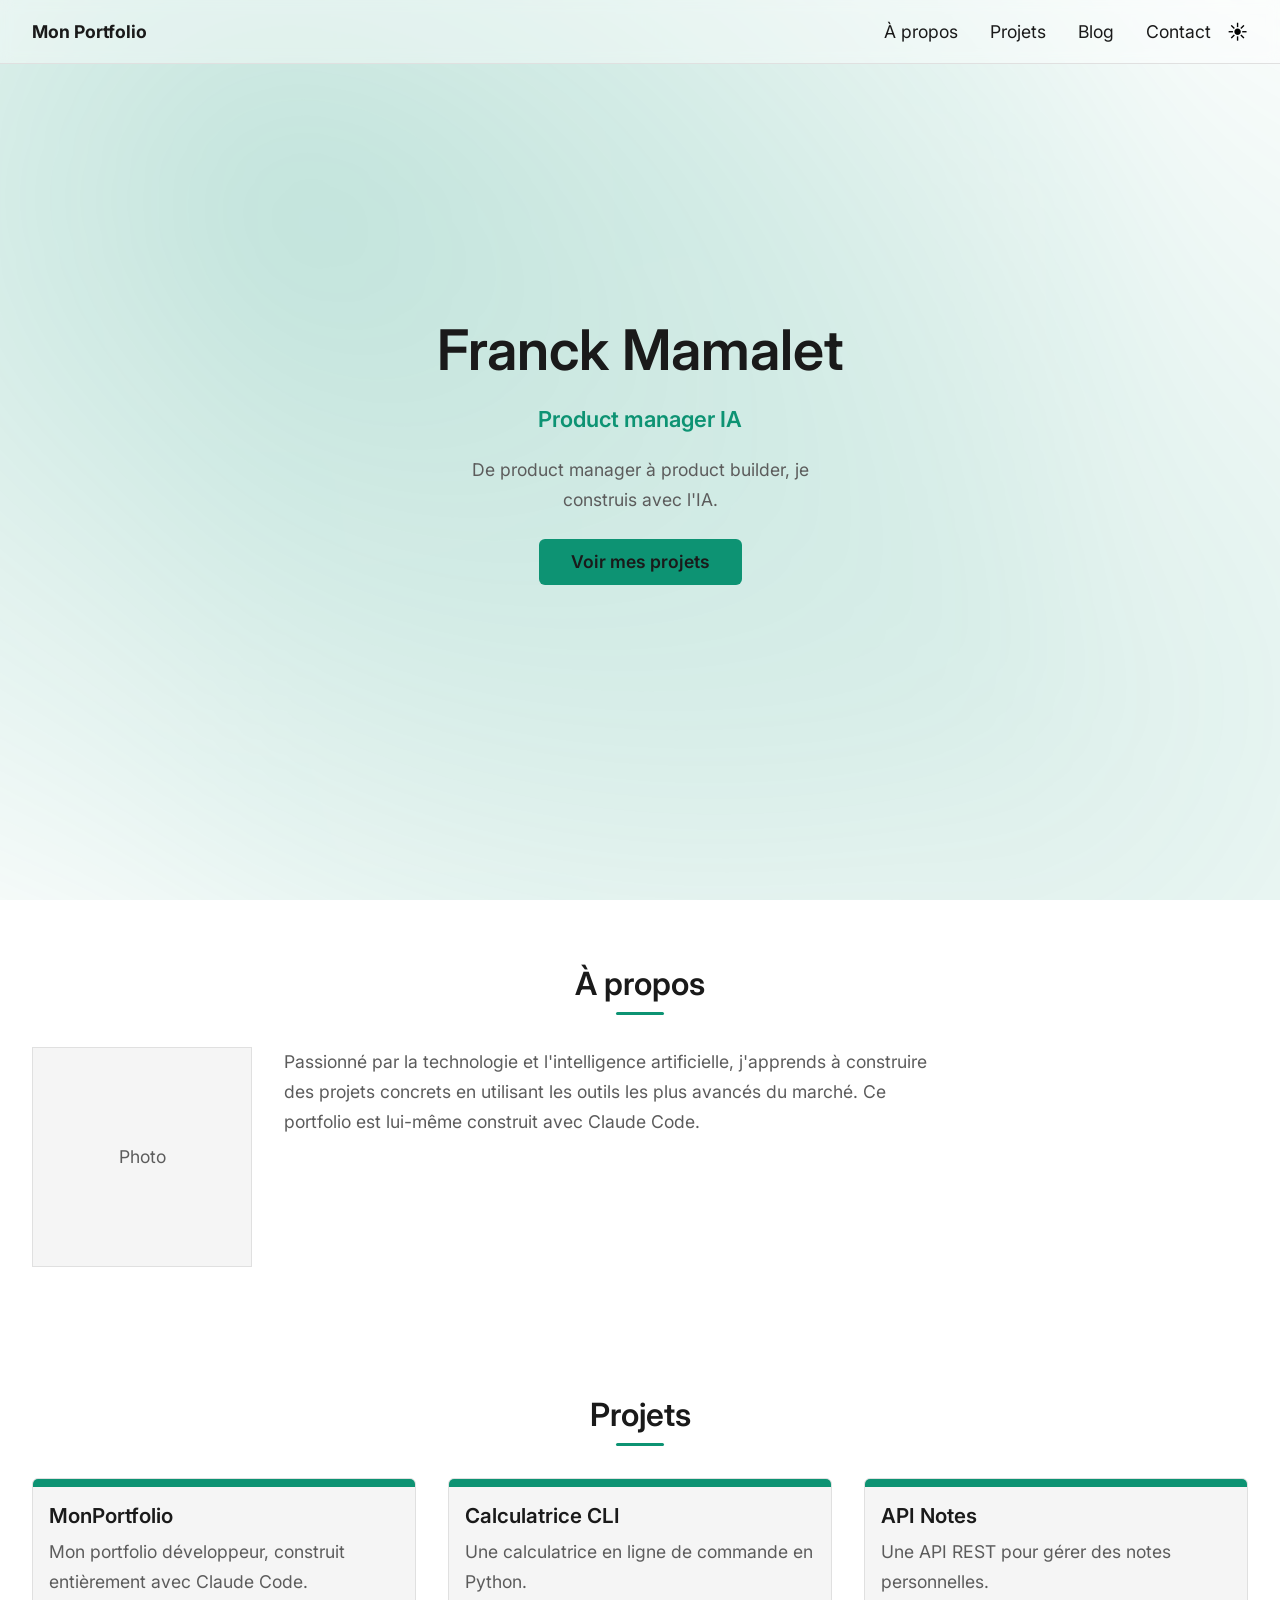
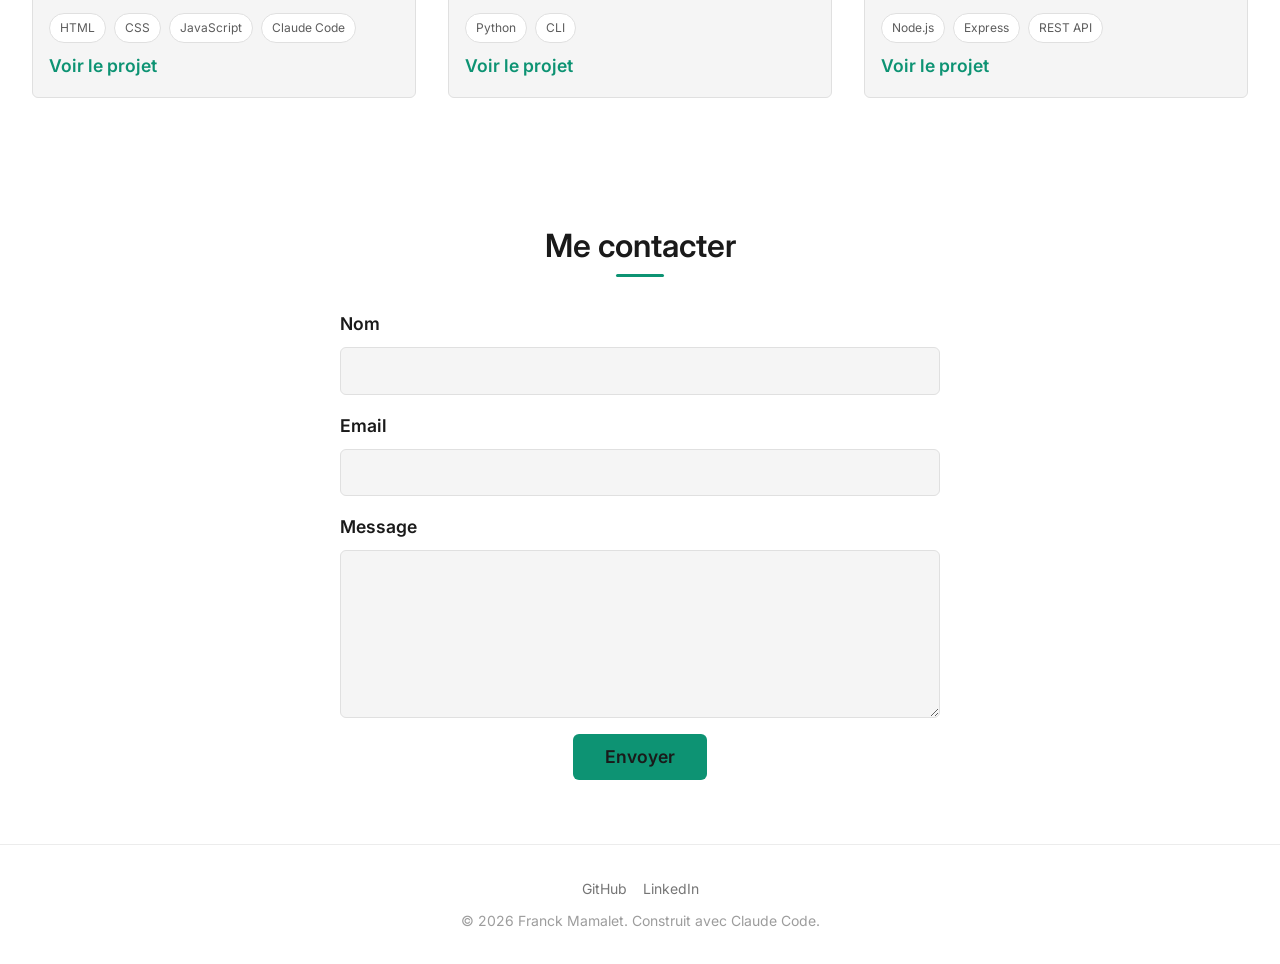
==== index.html @ fea0ae8b "premier commint" ====
<!DOCTYPE html>
<html lang="fr">
<head>
  <meta charset="UTF-8">
  <meta name="viewport" content="width=device-width, initial-scale=1.0">
  <title>Mon Portfolio</title>
  <meta name="description" content="Portfolio professionnel — projets, compétences et contact.">
  <meta property="og:type" content="website">
  <meta property="og:title" content="Mon Portfolio">
  <meta property="og:description" content="Portfolio professionnel — projets, compétences et contact.">
  <meta property="og:image" content="assets/og-image.png">
  <meta name="twitter:card" content="summary_large_image">

  <link rel="preconnect" href="https://fonts.googleapis.com">
  <link rel="preconnect" href="https://fonts.gstatic.com" crossorigin>
  <link rel="preload" as="style" href="https://fonts.googleapis.com/css2?family=Inter:wght@400;500;600;700&display=swap">
  <link href="https://fonts.googleapis.com/css2?family=Inter:wght@400;500;600;700&display=swap" rel="stylesheet" media="print" onload="this.media='all'">
  <noscript><link href="https://fonts.googleapis.com/css2?family=Inter:wght@400;500;600;700&display=swap" rel="stylesheet"></noscript>

  <style>
    /* Critical CSS: header/nav rendered avant le chargement de css/style.css */
    :root{--color-bg:#0a0a0a;--color-bg-rgb:10,10,10;--color-bg-alt:#141414;--color-text:#e0e0e0;--color-text-muted:#9a9a9a;--color-primary:#64ffda;--color-primary-rgb:100,255,218;--color-primary-hover:#8effe6;--color-primary-contrast:#0a0a0a;--color-border:#2a2a2a;--font-family-base:'Inter',system-ui,sans-serif;--font-size-base:1.1rem;--line-height-base:1.7;--spacing-sm:0.5rem;--spacing-md:1rem;--spacing-lg:2rem;--spacing-xl:4rem;--header-height:4rem}
    :root[data-theme="light"]{--color-bg:#ffffff;--color-bg-rgb:255,255,255;--color-bg-alt:#f5f5f5;--color-text:#1a1a1a;--color-text-muted:#5c5c5c;--color-primary:#0d9373;--color-primary-rgb:13,147,115;--color-primary-hover:#0b7a5f;--color-primary-contrast:#1a1a1a;--color-border:#e0e0e0}
    *,*::before,*::after{box-sizing:border-box;margin:0;padding:0}
    html{-webkit-text-size-adjust:100%;scroll-behavior:smooth}
    a{color:inherit;text-decoration:none}
    button{font:inherit;border:none;background:none;cursor:pointer}
    body{font-family:var(--font-family-base);font-size:var(--font-size-base);line-height:var(--line-height-base);background-color:var(--color-bg);color:var(--color-text)}
    .skip-link{position:absolute;top:-100%;left:1rem;z-index:300;padding:.5rem 1rem;background-color:var(--color-primary);color:var(--color-primary-contrast);border-radius:.375rem;font-weight:600}
    .skip-link:focus{top:1rem}
    .site-header{position:fixed;top:0;left:0;right:0;z-index:100;height:var(--header-height);border-bottom:1px solid var(--color-border);transition:box-shadow .3s ease}
    .site-header::before{content:"";position:absolute;inset:0;z-index:-1;background-color:rgba(var(--color-bg-rgb),.4);backdrop-filter:blur(6px);-webkit-backdrop-filter:blur(6px)}
    .nav{height:100%;display:flex;align-items:center;justify-content:space-between;padding:0 var(--spacing-lg)}
    .nav__logo{font-weight:700;z-index:200}
    .nav__right{display:flex;align-items:center;gap:var(--spacing-md)}
    .theme-toggle{font-size:1.25rem;line-height:1;z-index:200}
  </style>

  <link rel="stylesheet" href="css/style.css">
</head>
<body>
  <a href="#main" class="skip-link">Aller au contenu principal</a>
  <header class="site-header">
    <nav class="nav" aria-label="Navigation principale">
      <a href="#hero" class="nav__logo">Mon Portfolio</a>
      <div class="nav__right">
        <ul class="nav__links" id="nav-links">
          <li><a href="#about">À propos</a></li>
          <li><a href="#projects">Projets</a></li>
          <li><a href="blog.html">Blog</a></li>
          <li><a href="#contact">Contact</a></li>
        </ul>
        <button type="button" class="theme-toggle" id="theme-toggle" aria-label="Activer le mode clair">🌙</button>
        <button type="button" class="nav__toggle" aria-label="Ouvrir le menu" aria-expanded="false" aria-controls="nav-links">
          <span class="nav__toggle-bar" aria-hidden="true"></span>
          <span class="nav__toggle-bar" aria-hidden="true"></span>
          <span class="nav__toggle-bar" aria-hidden="true"></span>
        </button>
      </div>
    </nav>
  </header>

  <main id="main">
    <section id="hero" class="hero reveal">
      <h1 class="hero__title">Franck Mamalet</h1>
      <p class="hero__role">Product manager IA</p>
      <p class="hero__tagline">De product manager à product builder, je construis avec l'IA.</p>
      <a href="#projects" class="btn btn--primary hero__cta">Voir mes projets</a>
    </section>

    <section id="about" class="about reveal">
      <h2 class="section-title">À propos</h2>
      <div class="about__content">
        <!-- Remplacer par <img src="..." alt="Franck Mamalet" loading="lazy"> le jour où une vraie photo est disponible -->
        <div class="about__photo">Photo</div>
        <p class="about__text">Passionné par la technologie et l'intelligence artificielle, j'apprends à construire des projets concrets en utilisant les outils les plus avancés du marché. Ce portfolio est lui-même construit avec Claude Code.</p>
      </div>
    </section>

    <section id="projects" class="projects reveal">
      <h2 class="section-title">Projets</h2>
      <div class="projects__grid">
        <article class="project-card">
          <div class="project-card__banner"></div>
          <h3 class="project-card__title">MonPortfolio</h3>
          <p class="project-card__description">Mon portfolio développeur, construit entièrement avec Claude Code.</p>
          <ul class="project-card__tags">
            <li class="project-card__tag">HTML</li>
            <li class="project-card__tag">CSS</li>
            <li class="project-card__tag">JavaScript</li>
            <li class="project-card__tag">Claude Code</li>
          </ul>
          <a href="#" class="project-card__link" aria-label="Voir le projet : MonPortfolio">Voir le projet</a>
        </article>

        <article class="project-card">
          <div class="project-card__banner"></div>
          <h3 class="project-card__title">Calculatrice CLI</h3>
          <p class="project-card__description">Une calculatrice en ligne de commande en Python.</p>
          <ul class="project-card__tags">
            <li class="project-card__tag">Python</li>
            <li class="project-card__tag">CLI</li>
          </ul>
          <a href="#" class="project-card__link" aria-label="Voir le projet : Calculatrice CLI">Voir le projet</a>
        </article>

        <article class="project-card">
          <div class="project-card__banner"></div>
          <h3 class="project-card__title">API Notes</h3>
          <p class="project-card__description">Une API REST pour gérer des notes personnelles.</p>
          <ul class="project-card__tags">
            <li class="project-card__tag">Node.js</li>
            <li class="project-card__tag">Express</li>
            <li class="project-card__tag">REST API</li>
          </ul>
          <a href="#" class="project-card__link" aria-label="Voir le projet : API Notes">Voir le projet</a>
        </article>
      </div>
    </section>

    <section id="contact" class="contact reveal">
      <h2 class="section-title">Me contacter</h2>
      <form class="contact-form">
        <div class="contact-form__field">
          <label for="contact-name" class="contact-form__label">Nom</label>
          <input type="text" id="contact-name" name="name" class="contact-form__input">
        </div>

        <div class="contact-form__field">
          <label for="contact-email" class="contact-form__label">Email</label>
          <input type="email" id="contact-email" name="email" class="contact-form__input">
        </div>

        <div class="contact-form__field">
          <label for="contact-message" class="contact-form__label">Message</label>
          <textarea id="contact-message" name="message" class="contact-form__input contact-form__input--textarea" rows="5"></textarea>
        </div>

        <button type="button" class="btn btn--primary contact-form__submit">Envoyer</button>
      </form>
    </section>
  </main>

  <footer class="site-footer">
    <ul class="site-footer__links">
      <li><a href="#">GitHub</a></li>
      <li><a href="#">LinkedIn</a></li>
    </ul>
    <p class="site-footer__text">&copy; 2026 Franck Mamalet. Construit avec Claude Code.</p>
  </footer>

  <script src="js/main.js"></script>
</body>
</html>
---- css/style.css ----
/* ===== CSS Reset ===== */
*,
*::before,
*::after {
  box-sizing: border-box;
  margin: 0;
  padding: 0;
}

html {
  -webkit-text-size-adjust: 100%;
  scroll-behavior: smooth;
}

img,
picture,
svg {
  display: block;
  max-width: 100%;
}

ul {
  list-style: none;
}

a {
  color: inherit;
  text-decoration: none;
}

button {
  font: inherit;
  border: none;
  background: none;
  cursor: pointer;
}

/* ===== CSS Variables ===== */
:root {
  /* Colors (dark mode - default) */
  --color-bg: #0a0a0a;
  --color-bg-rgb: 10, 10, 10;
  --color-bg-alt: #141414;
  --color-text: #e0e0e0;
  --color-text-muted: #9a9a9a;
  --color-primary: #64ffda;
  --color-primary-rgb: 100, 255, 218;
  --color-primary-hover: #8effe6;
  --color-primary-contrast: #0a0a0a;
  --color-border: #2a2a2a;

  /* Typography */
  --font-family-base: 'Inter', system-ui, sans-serif;
  --font-size-base: 1.1rem;
  --line-height-base: 1.7;

  /* Spacing */
  --spacing-sm: 0.5rem;
  --spacing-md: 1rem;
  --spacing-lg: 2rem;
  --spacing-xl: 4rem;

  /* Layout */
  --header-height: 4rem;
}

:root[data-theme="light"] {
  --color-bg: #ffffff;
  --color-bg-rgb: 255, 255, 255;
  --color-bg-alt: #f5f5f5;
  --color-text: #1a1a1a;
  --color-text-muted: #5c5c5c;
  --color-primary: #0d9373;
  --color-primary-rgb: 13, 147, 115;
  --color-primary-hover: #0b7a5f;
  --color-primary-contrast: #1a1a1a;
  --color-border: #e0e0e0;
}

/* ===== Base ===== */
body {
  font-family: var(--font-family-base);
  font-size: var(--font-size-base);
  line-height: var(--line-height-base);
  background-color: var(--color-bg);
  color: var(--color-text);
}

*,
*::before,
*::after {
  transition: background-color 0.3s ease, color 0.3s ease, border-color 0.3s ease;
}

h1,
h2,
h3 {
  font-weight: 600;
  line-height: 1.25;
}

p {
  color: var(--color-text-muted);
}

/* ===== Skip link ===== */
.skip-link {
  position: absolute;
  top: -100%;
  left: var(--spacing-md);
  z-index: 300;
  padding: var(--spacing-sm) var(--spacing-md);
  background-color: var(--color-primary);
  color: var(--color-primary-contrast);
  border-radius: 0.375rem;
  font-weight: 600;
  transition: top 0.2s ease;
}

.skip-link:focus {
  top: var(--spacing-md);
}

/* ===== Header & Nav ===== */
.site-header {
  position: fixed;
  top: 0;
  left: 0;
  right: 0;
  z-index: 100;
  height: var(--header-height);
  border-bottom: 1px solid var(--color-border);
  transition: box-shadow 0.3s ease;
}

.site-header::before {
  content: "";
  position: absolute;
  inset: 0;
  z-index: -1;
  background-color: rgba(var(--color-bg-rgb), 0.4);
  backdrop-filter: blur(6px);
  -webkit-backdrop-filter: blur(6px);
  transition: background-color 0.3s ease, backdrop-filter 0.3s ease;
}

.site-header--scrolled {
  box-shadow: 0 4px 20px rgba(0, 0, 0, 0.3);
}

.site-header--scrolled::before {
  background-color: rgba(var(--color-bg-rgb), 0.85);
  backdrop-filter: blur(12px);
  -webkit-backdrop-filter: blur(12px);
}

.nav {
  height: 100%;
  display: flex;
  align-items: center;
  justify-content: space-between;
  padding: 0 var(--spacing-lg);
}

.nav__logo {
  font-weight: 700;
  z-index: 200;
}

.nav__right {
  display: flex;
  align-items: center;
  gap: var(--spacing-md);
}

.theme-toggle {
  font-size: 1.25rem;
  line-height: 1;
  z-index: 200;
}

.nav__toggle {
  display: flex;
  flex-direction: column;
  justify-content: center;
  gap: 5px;
  width: 24px;
  height: 24px;
  z-index: 200;
}

.nav__toggle-bar {
  width: 100%;
  height: 2px;
  background-color: var(--color-text);
  transition: transform 0.2s ease, opacity 0.2s ease, background-color 0.3s ease;
}

.nav__toggle--active .nav__toggle-bar:nth-child(1) {
  transform: translateY(7px) rotate(45deg);
}

.nav__toggle--active .nav__toggle-bar:nth-child(2) {
  opacity: 0;
}

.nav__toggle--active .nav__toggle-bar:nth-child(3) {
  transform: translateY(-7px) rotate(-45deg);
}

.nav__links {
  position: fixed;
  inset: 0;
  display: flex;
  flex-direction: column;
  align-items: center;
  justify-content: center;
  gap: var(--spacing-lg);
  background-color: var(--color-bg);
  font-size: 1.5rem;
  transform: translateX(100%);
  transition: transform 0.3s ease;
  z-index: 150;
}

.nav__links--open {
  transform: translateX(0);
}

/* ===== Hero ===== */
.hero {
  position: relative;
  overflow: hidden;
  min-height: 100vh;
  display: flex;
  flex-direction: column;
  align-items: center;
  justify-content: center;
  gap: var(--spacing-md);
  padding: var(--spacing-lg);
  text-align: center;
}

.hero::before {
  content: "";
  position: absolute;
  inset: -20%;
  z-index: -1;
  background:
    radial-gradient(circle at 30% 30%, rgba(var(--color-primary-rgb), 0.25), transparent 60%),
    radial-gradient(circle at 70% 70%, rgba(var(--color-primary-rgb), 0.15), transparent 60%);
  filter: blur(60px);
  transition: background 0.3s ease;
  animation: hero-glow 12s ease-in-out infinite alternate;
}

@keyframes hero-glow {
  from {
    transform: translate(0, 0) scale(1);
  }
  to {
    transform: translate(5%, -5%) scale(1.1);
  }
}

@media (prefers-reduced-motion: reduce) {
  .hero::before {
    animation: none;
  }
}

.hero__title {
  font-size: clamp(2rem, 1rem + 5vw, 3.5rem);
}

.hero__role {
  font-size: 1.125rem;
  color: var(--color-primary);
  font-weight: 600;
}

.hero__tagline {
  max-width: 32ch;
}

.hero__cta {
  margin-top: var(--spacing-sm);
}

/* ===== Sections ===== */
.section-title {
  font-size: clamp(1.5rem, 1rem + 3vw, 2rem);
  text-align: center;
}

.section-title::after {
  content: "";
  display: block;
  width: 48px;
  height: 3px;
  margin: var(--spacing-sm) auto 0;
  background-color: var(--color-primary);
  border-radius: 999px;
}

#about,
#projects,
#contact {
  scroll-margin-top: var(--header-height);
}

/* ===== About ===== */
.about {
  padding: var(--spacing-xl) var(--spacing-lg);
}

.about__content {
  display: flex;
  flex-direction: column;
  align-items: center;
  gap: var(--spacing-lg);
  margin-top: var(--spacing-lg);
}

.about__photo {
  display: flex;
  align-items: center;
  justify-content: center;
  width: 100%;
  max-width: 220px;
  aspect-ratio: 1 / 1;
  border: 1px solid var(--color-border);
  background-color: var(--color-bg-alt);
  color: var(--color-text-muted);
  flex-shrink: 0;
}

.about__text {
  max-width: 60ch;
}

/* ===== Projects ===== */
.projects {
  padding: var(--spacing-xl) var(--spacing-lg);
}

.projects__grid {
  display: grid;
  grid-template-columns: 1fr;
  gap: var(--spacing-lg);
  margin-top: var(--spacing-lg);
}

.project-card {
  display: flex;
  flex-direction: column;
  background-color: var(--color-bg-alt);
  border: 1px solid var(--color-border);
  border-radius: 0.375rem;
  overflow: hidden;
  transition: transform 0.3s ease, box-shadow 0.3s ease, background-color 0.3s ease, border-color 0.3s ease;
}

.project-card:hover {
  transform: translateY(-4px);
  box-shadow: 0 12px 24px rgba(0, 0, 0, 0.4);
}

.project-card__banner {
  height: 0.5rem;
  background-color: var(--color-primary);
}

.project-card__title {
  margin: var(--spacing-md) var(--spacing-md) 0;
}

.project-card__description {
  margin: var(--spacing-sm) var(--spacing-md) 0;
}

.project-card__tags {
  display: flex;
  flex-wrap: wrap;
  gap: var(--spacing-sm);
  margin: var(--spacing-md) var(--spacing-md) 0;
}

.project-card__tag {
  font-size: 0.75rem;
  padding: 0.25rem 0.625rem;
  border-radius: 999px;
  background-color: var(--color-bg);
  border: 1px solid var(--color-border);
  color: var(--color-text-muted);
}

.project-card__link {
  margin: var(--spacing-md);
  margin-top: auto;
  padding-top: var(--spacing-sm);
  color: var(--color-primary);
  font-weight: 600;
}

.project-card__link:hover {
  color: var(--color-primary-hover);
}

/* ===== Contact ===== */
.contact {
  padding: var(--spacing-xl) var(--spacing-lg);
}

.contact-form {
  display: flex;
  flex-direction: column;
  gap: var(--spacing-md);
  max-width: 600px;
  margin: var(--spacing-lg) auto 0;
}

.contact-form__field {
  display: flex;
  flex-direction: column;
  gap: var(--spacing-sm);
}

.contact-form__label {
  font-weight: 600;
}

.contact-form__input {
  padding: var(--spacing-sm) var(--spacing-md);
  border-radius: 0.375rem;
  border: 1px solid var(--color-border);
  background-color: var(--color-bg-alt);
  color: var(--color-text);
  font: inherit;
}

.contact-form__input:focus {
  outline: none;
  border-color: var(--color-primary);
}

.contact-form__input--textarea {
  resize: vertical;
}

.contact-form__submit {
  align-self: center;
}

/* ===== Blog ===== */
.blog-section {
  padding: var(--spacing-xl) var(--spacing-lg);
  max-width: 900px;
  margin: 0 auto;
}

.blog-card-grid {
  display: grid;
  grid-template-columns: 1fr;
  gap: var(--spacing-lg);
  margin-top: var(--spacing-lg);
}

.blog-card {
  display: flex;
  flex-direction: column;
  padding: var(--spacing-md);
  background-color: var(--color-bg-alt);
  border: 1px solid var(--color-border);
  border-top: 3px solid var(--color-primary);
  border-radius: 0.375rem;
  transition: transform 0.3s ease, box-shadow 0.3s ease, background-color 0.3s ease, border-color 0.3s ease;
}

.blog-card:hover {
  transform: translateY(-4px);
  box-shadow: 0 12px 24px rgba(0, 0, 0, 0.4);
}

.blog-card__date {
  font-size: 0.875rem;
  margin-top: var(--spacing-sm);
}

.blog-card__excerpt {
  margin-top: var(--spacing-sm);
}

.blog-card__link {
  margin-top: var(--spacing-md);
  color: var(--color-primary);
  font-weight: 600;
}

.blog-card__link:hover {
  color: var(--color-primary-hover);
}

.blog-post__back {
  display: inline-block;
  margin-bottom: var(--spacing-lg);
  color: var(--color-primary);
  font-weight: 600;
}

.blog-post__back:hover {
  color: var(--color-primary-hover);
}

.blog-post__date {
  margin-bottom: var(--spacing-lg);
  font-size: 0.875rem;
}

.blog-post__body p + p {
  margin-top: var(--spacing-md);
}

.blog-not-found {
  text-align: center;
}

.blog-not-found a {
  color: var(--color-primary);
  font-weight: 600;
}

/* ===== Footer ===== */
.site-footer {
  border-top: 1px solid var(--color-border);
  padding: var(--spacing-lg);
  text-align: center;
  font-size: 0.875rem;
  opacity: 0.6;
}

.site-footer__links {
  display: flex;
  justify-content: center;
  gap: var(--spacing-md);
  margin-bottom: var(--spacing-sm);
}

/* ===== Buttons ===== */
.btn {
  display: inline-block;
  padding: var(--spacing-sm) var(--spacing-lg);
  border-radius: 0.375rem;
  font-weight: 600;
  text-align: center;
  transition: background-color 0.2s ease, color 0.2s ease;
}

.btn--primary {
  background-color: var(--color-primary);
  color: var(--color-primary-contrast);
}

.btn--primary:hover {
  background-color: var(--color-primary-hover);
}

.btn--secondary {
  background-color: transparent;
  color: var(--color-text);
  border: 1px solid var(--color-border);
}

.btn--secondary:hover {
  border-color: var(--color-primary);
  color: var(--color-primary);
}

@media (min-width: 640px) {
  .hero__role {
    font-size: 1.375rem;
  }

  .about__content {
    flex-direction: row;
    align-items: flex-start;
    text-align: left;
  }

  .projects__grid {
    grid-template-columns: repeat(2, 1fr);
  }

  .blog-card-grid {
    grid-template-columns: repeat(2, 1fr);
  }

  .nav__toggle {
    display: none;
  }

  .nav__links {
    position: static;
    inset: auto;
    flex-direction: row;
    background-color: transparent;
    font-size: var(--font-size-base);
    transform: none;
    gap: var(--spacing-lg);
  }
}

@media (min-width: 1024px) {
  .projects__grid {
    grid-template-columns: repeat(3, 1fr);
  }

  .blog-card-grid {
    grid-template-columns: repeat(3, 1fr);
  }
}

/* ===== Reveal animation ===== */
.reveal {
  opacity: 0;
  transform: translateY(20px);
  transition: opacity 0.6s ease-out, transform 0.6s ease-out;
}

.reveal--visible {
  opacity: 1;
  transform: none;
}

@media (prefers-reduced-motion: reduce) {
  .reveal {
    opacity: 1;
    transform: none;
    transition: none;
  }
}
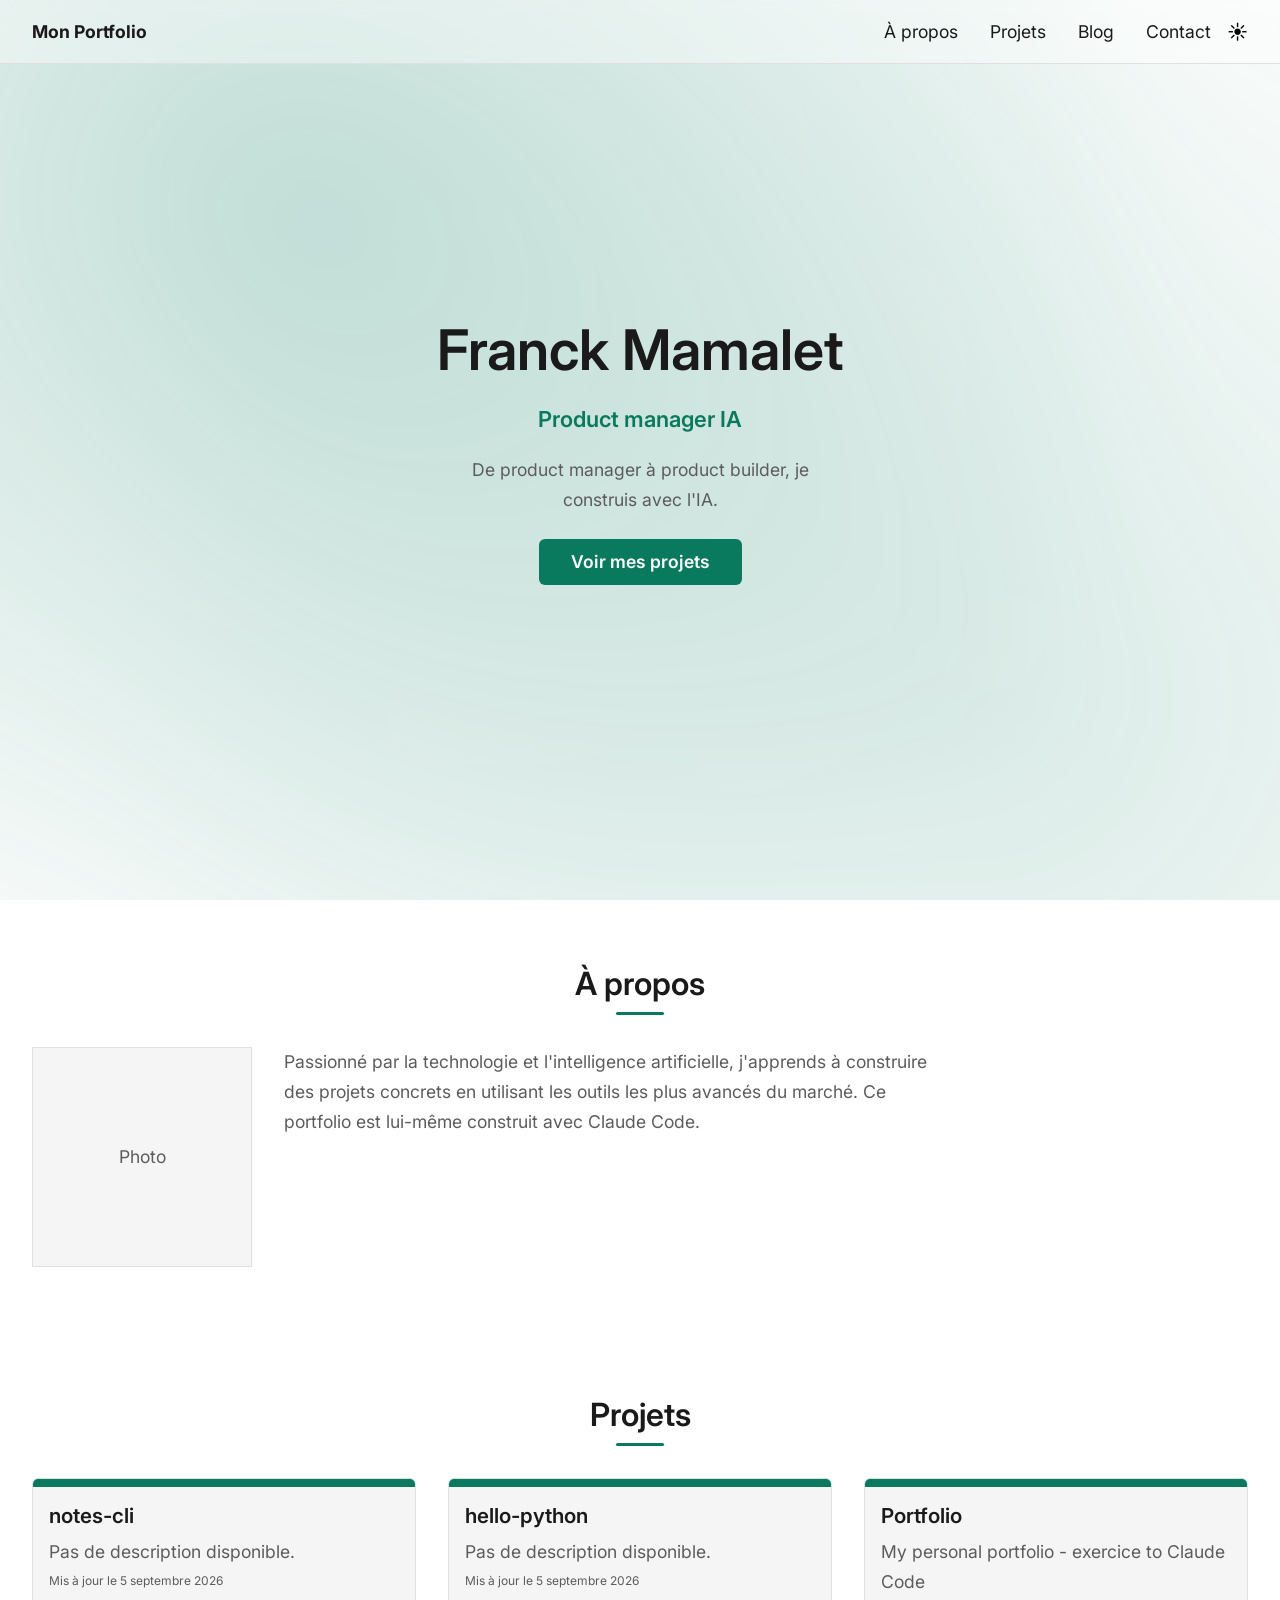
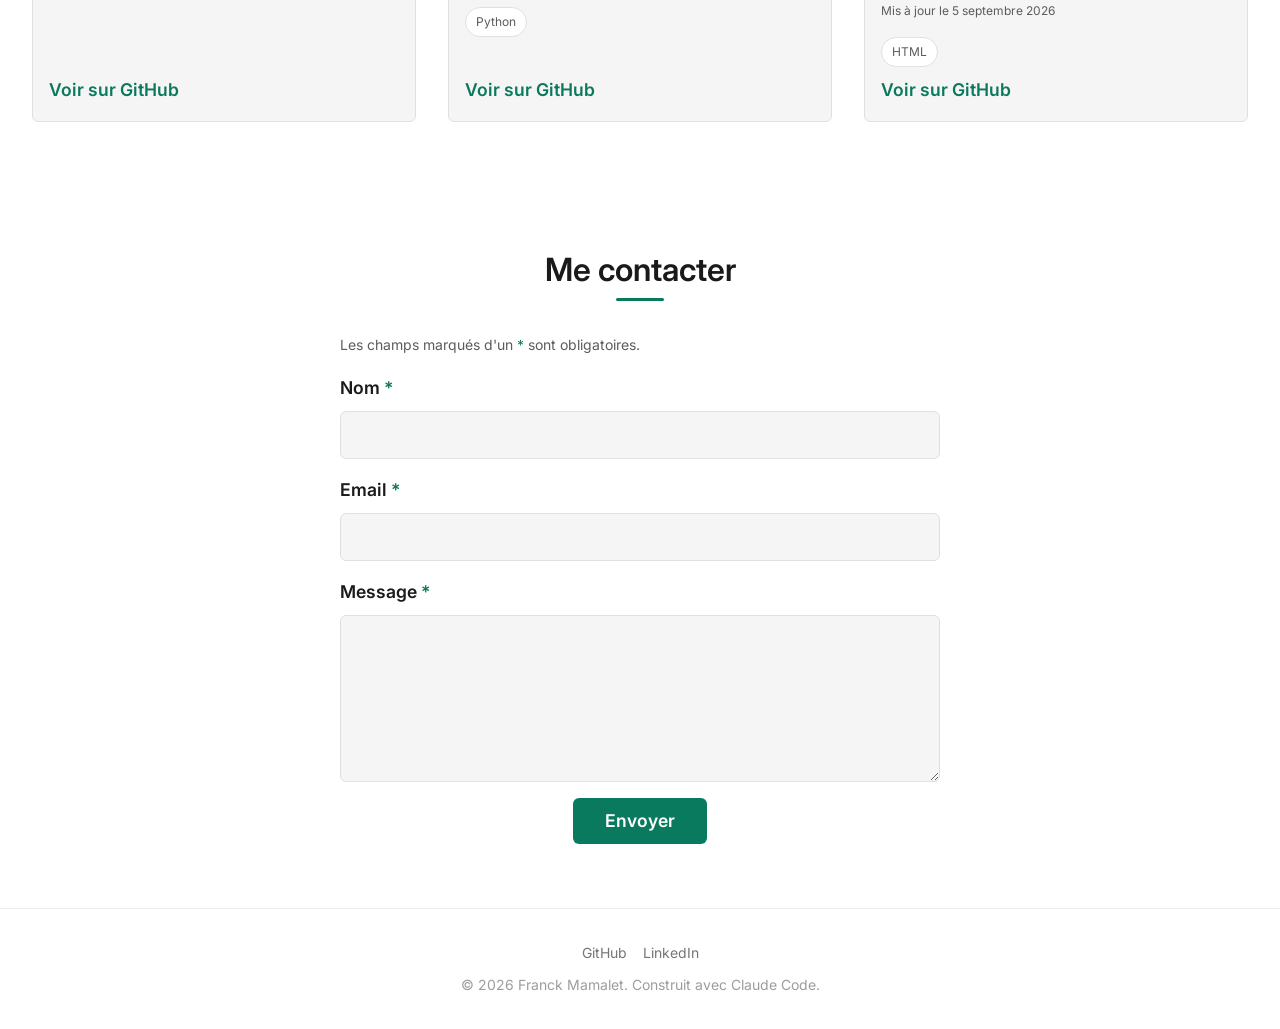
==== commit dae68be4: "Complète le .gitignore et intègre les fragments partagés, l'accessibilité et les données de projets " ====
--- a/index.html
+++ b/index.html
@@ -8,8 +8,11 @@
   <meta property="og:type" content="website">
   <meta property="og:title" content="Mon Portfolio">
   <meta property="og:description" content="Portfolio professionnel — projets, compétences et contact.">
-  <meta property="og:image" content="assets/og-image.png">
-  <meta name="twitter:card" content="summary_large_image">
+  <meta name="twitter:card" content="summary">
+
+  <!-- sync:start favicon -->
+  <link rel="icon" href="data:image/svg+xml,<svg xmlns=%22http://www.w3.org/2000/svg%22 viewBox=%220 0 100 100%22><rect width=%22100%22 height=%22100%22 rx=%2220%22 fill=%22%230a0a0a%22/><text x=%2250%22 y=%2268%22 font-size=%2260%22 font-family=%22sans-serif%22 font-weight=%22700%22 fill=%22%2364ffda%22 text-anchor=%22middle%22>M</text></svg>">
+  <!-- sync:end favicon -->
 
   <link rel="preconnect" href="https://fonts.googleapis.com">
   <link rel="preconnect" href="https://fonts.gstatic.com" crossorigin>
@@ -17,10 +20,11 @@
   <link href="https://fonts.googleapis.com/css2?family=Inter:wght@400;500;600;700&display=swap" rel="stylesheet" media="print" onload="this.media='all'">
   <noscript><link href="https://fonts.googleapis.com/css2?family=Inter:wght@400;500;600;700&display=swap" rel="stylesheet"></noscript>
 
+  <!-- sync:start critical-css -->
   <style>
     /* Critical CSS: header/nav rendered avant le chargement de css/style.css */
     :root{--color-bg:#0a0a0a;--color-bg-rgb:10,10,10;--color-bg-alt:#141414;--color-text:#e0e0e0;--color-text-muted:#9a9a9a;--color-primary:#64ffda;--color-primary-rgb:100,255,218;--color-primary-hover:#8effe6;--color-primary-contrast:#0a0a0a;--color-border:#2a2a2a;--font-family-base:'Inter',system-ui,sans-serif;--font-size-base:1.1rem;--line-height-base:1.7;--spacing-sm:0.5rem;--spacing-md:1rem;--spacing-lg:2rem;--spacing-xl:4rem;--header-height:4rem}
-    :root[data-theme="light"]{--color-bg:#ffffff;--color-bg-rgb:255,255,255;--color-bg-alt:#f5f5f5;--color-text:#1a1a1a;--color-text-muted:#5c5c5c;--color-primary:#0d9373;--color-primary-rgb:13,147,115;--color-primary-hover:#0b7a5f;--color-primary-contrast:#1a1a1a;--color-border:#e0e0e0}
+    :root[data-theme="light"]{--color-bg:#ffffff;--color-bg-rgb:255,255,255;--color-bg-alt:#f5f5f5;--color-text:#1a1a1a;--color-text-muted:#5c5c5c;--color-primary:#0a7a5e;--color-primary-rgb:10,122,94;--color-primary-hover:#07614a;--color-primary-contrast:#ffffff;--color-border:#e0e0e0}
     *,*::before,*::after{box-sizing:border-box;margin:0;padding:0}
     html{-webkit-text-size-adjust:100%;scroll-behavior:smooth}
     a{color:inherit;text-decoration:none}
@@ -35,20 +39,26 @@
     .nav__right{display:flex;align-items:center;gap:var(--spacing-md)}
     .theme-toggle{font-size:1.25rem;line-height:1;z-index:200}
   </style>
+  <!-- sync:end critical-css -->
 
+  <!-- sync:start stylesheet-link -->
   <link rel="stylesheet" href="css/style.css">
+  <!-- sync:end stylesheet-link -->
 </head>
 <body>
+  <!-- sync:start skip-link -->
   <a href="#main" class="skip-link">Aller au contenu principal</a>
+  <!-- sync:end skip-link -->
+  <!-- sync:start header -->
   <header class="site-header">
     <nav class="nav" aria-label="Navigation principale">
-      <a href="#hero" class="nav__logo">Mon Portfolio</a>
+      <a href="index.html#hero" class="nav__logo">Mon Portfolio</a>
       <div class="nav__right">
-        <ul class="nav__links" id="nav-links">
-          <li><a href="#about">À propos</a></li>
-          <li><a href="#projects">Projets</a></li>
+        <ul class="nav__links" id="nav-links" role="list" inert>
+          <li><a href="index.html#about">À propos</a></li>
+          <li><a href="index.html#projects">Projets</a></li>
           <li><a href="blog.html">Blog</a></li>
-          <li><a href="#contact">Contact</a></li>
+          <li><a href="index.html#contact">Contact</a></li>
         </ul>
         <button type="button" class="theme-toggle" id="theme-toggle" aria-label="Activer le mode clair">🌙</button>
         <button type="button" class="nav__toggle" aria-label="Ouvrir le menu" aria-expanded="false" aria-controls="nav-links">
@@ -59,6 +69,7 @@
       </div>
     </nav>
   </header>
+  <!-- sync:end header -->
 
   <main id="main">
     <section id="hero" class="hero reveal">
@@ -71,7 +82,7 @@
     <section id="about" class="about reveal">
       <h2 class="section-title">À propos</h2>
       <div class="about__content">
-        <!-- Remplacer par <img src="..." alt="Franck Mamalet" loading="lazy"> le jour où une vraie photo est disponible -->
+        <!-- Replace with <img src="..." alt="Franck Mamalet" loading="lazy"> once a real photo is available -->
         <div class="about__photo">Photo</div>
         <p class="about__text">Passionné par la technologie et l'intelligence artificielle, j'apprends à construire des projets concrets en utilisant les outils les plus avancés du marché. Ce portfolio est lui-même construit avec Claude Code.</p>
       </div>
@@ -79,76 +90,49 @@
 
     <section id="projects" class="projects reveal">
       <h2 class="section-title">Projets</h2>
-      <div class="projects__grid">
-        <article class="project-card">
-          <div class="project-card__banner"></div>
-          <h3 class="project-card__title">MonPortfolio</h3>
-          <p class="project-card__description">Mon portfolio développeur, construit entièrement avec Claude Code.</p>
-          <ul class="project-card__tags">
-            <li class="project-card__tag">HTML</li>
-            <li class="project-card__tag">CSS</li>
-            <li class="project-card__tag">JavaScript</li>
-            <li class="project-card__tag">Claude Code</li>
-          </ul>
-          <a href="#" class="project-card__link" aria-label="Voir le projet : MonPortfolio">Voir le projet</a>
-        </article>
-
-        <article class="project-card">
-          <div class="project-card__banner"></div>
-          <h3 class="project-card__title">Calculatrice CLI</h3>
-          <p class="project-card__description">Une calculatrice en ligne de commande en Python.</p>
-          <ul class="project-card__tags">
-            <li class="project-card__tag">Python</li>
-            <li class="project-card__tag">CLI</li>
-          </ul>
-          <a href="#" class="project-card__link" aria-label="Voir le projet : Calculatrice CLI">Voir le projet</a>
-        </article>
-
-        <article class="project-card">
-          <div class="project-card__banner"></div>
-          <h3 class="project-card__title">API Notes</h3>
-          <p class="project-card__description">Une API REST pour gérer des notes personnelles.</p>
-          <ul class="project-card__tags">
-            <li class="project-card__tag">Node.js</li>
-            <li class="project-card__tag">Express</li>
-            <li class="project-card__tag">REST API</li>
-          </ul>
-          <a href="#" class="project-card__link" aria-label="Voir le projet : API Notes">Voir le projet</a>
-        </article>
+      <div class="projects__grid" aria-live="polite">
+        <p class="projects__status">Chargement des projets…</p>
       </div>
     </section>
 
     <section id="contact" class="contact reveal">
       <h2 class="section-title">Me contacter</h2>
-      <form class="contact-form">
+      <form class="contact-form" novalidate>
+        <p class="contact-form__hint">Les champs marqués d'un <span class="contact-form__required" aria-hidden="true">*</span> sont obligatoires.</p>
+
         <div class="contact-form__field">
-          <label for="contact-name" class="contact-form__label">Nom</label>
-          <input type="text" id="contact-name" name="name" class="contact-form__input">
+          <label for="contact-name" class="contact-form__label">Nom <span class="contact-form__required" aria-hidden="true">*</span></label>
+          <input type="text" id="contact-name" name="name" class="contact-form__input" required aria-required="true">
         </div>
 
         <div class="contact-form__field">
-          <label for="contact-email" class="contact-form__label">Email</label>
-          <input type="email" id="contact-email" name="email" class="contact-form__input">
+          <label for="contact-email" class="contact-form__label">Email <span class="contact-form__required" aria-hidden="true">*</span></label>
+          <input type="email" id="contact-email" name="email" class="contact-form__input" required aria-required="true">
         </div>
 
         <div class="contact-form__field">
-          <label for="contact-message" class="contact-form__label">Message</label>
-          <textarea id="contact-message" name="message" class="contact-form__input contact-form__input--textarea" rows="5"></textarea>
+          <label for="contact-message" class="contact-form__label">Message <span class="contact-form__required" aria-hidden="true">*</span></label>
+          <textarea id="contact-message" name="message" class="contact-form__input contact-form__input--textarea" rows="5" required aria-required="true"></textarea>
         </div>
 
-        <button type="button" class="btn btn--primary contact-form__submit">Envoyer</button>
+        <button type="submit" class="btn btn--primary contact-form__submit">Envoyer</button>
+        <p class="contact-form__status" role="status" aria-live="polite"></p>
       </form>
     </section>
   </main>
 
+  <!-- sync:start footer -->
   <footer class="site-footer">
-    <ul class="site-footer__links">
-      <li><a href="#">GitHub</a></li>
-      <li><a href="#">LinkedIn</a></li>
+    <ul class="site-footer__links" role="list">
+      <li><a href="https://github.com/FranckyMa" target="_blank" rel="noopener">GitHub<span class="sr-only"> (nouvel onglet)</span></a></li>
+      <li><a href="https://www.linkedin.com/in/franck-mamalet/" target="_blank" rel="noopener">LinkedIn<span class="sr-only"> (nouvel onglet)</span></a></li>
     </ul>
     <p class="site-footer__text">&copy; 2026 Franck Mamalet. Construit avec Claude Code.</p>
   </footer>
+  <!-- sync:end footer -->
 
+  <!-- sync:start script-tag -->
   <script src="js/main.js"></script>
+  <!-- sync:end script-tag -->
 </body>
 </html>
--- a/css/style.css
+++ b/css/style.css
@@ -33,6 +33,19 @@
   border: none;
   background: none;
   cursor: pointer;
+}
+
+/* Visually hidden but readable by screen readers */
+.sr-only {
+  position: absolute;
+  width: 1px;
+  height: 1px;
+  padding: 0;
+  margin: -1px;
+  overflow: hidden;
+  clip: rect(0, 0, 0, 0);
+  white-space: nowrap;
+  border: 0;
 }
 
 /* ===== CSS Variables ===== */
@@ -70,10 +83,10 @@
   --color-bg-alt: #f5f5f5;
   --color-text: #1a1a1a;
   --color-text-muted: #5c5c5c;
-  --color-primary: #0d9373;
-  --color-primary-rgb: 13, 147, 115;
-  --color-primary-hover: #0b7a5f;
-  --color-primary-contrast: #1a1a1a;
+  --color-primary: #0a7a5e;
+  --color-primary-rgb: 10, 122, 94;
+  --color-primary-hover: #07614a;
+  --color-primary-contrast: #ffffff;
   --color-border: #e0e0e0;
 }
 
@@ -351,6 +364,12 @@
   margin-top: var(--spacing-lg);
 }
 
+.projects__status {
+  color: var(--color-text-muted);
+  text-align: center;
+  grid-column: 1 / -1;
+}
+
 .project-card {
   display: flex;
   flex-direction: column;
@@ -377,6 +396,12 @@
 
 .project-card__description {
   margin: var(--spacing-sm) var(--spacing-md) 0;
+}
+
+.project-card__date {
+  margin: 0.25rem var(--spacing-md) 0;
+  color: var(--color-text-muted);
+  font-size: 0.75rem;
 }
 
 .project-card__tags {
@@ -430,6 +455,15 @@
   font-weight: 600;
 }
 
+.contact-form__required {
+  color: var(--color-primary);
+}
+
+.contact-form__hint {
+  color: var(--color-text-muted);
+  font-size: 0.875rem;
+}
+
 .contact-form__input {
   padding: var(--spacing-sm) var(--spacing-md);
   border-radius: 0.375rem;
@@ -450,6 +484,15 @@
 
 .contact-form__submit {
   align-self: center;
+}
+
+.contact-form__status {
+  text-align: center;
+  color: var(--color-primary);
+}
+
+.contact-form__status:empty {
+  display: none;
 }
 
 /* ===== Blog ===== */
@@ -620,11 +663,17 @@
   }
 }
 
-/* ===== Reveal animation ===== */
+/* ===== Reveal animation =====
+   Content is visible by default so it never depends on JS to be readable.
+   JS adds .reveal--pending right before observing, so the hidden state only
+   ever applies once the animation is actually about to run. */
 .reveal {
+  transition: opacity 0.6s ease-out, transform 0.6s ease-out;
+}
+
+.reveal--pending {
   opacity: 0;
   transform: translateY(20px);
-  transition: opacity 0.6s ease-out, transform 0.6s ease-out;
 }
 
 .reveal--visible {
@@ -633,7 +682,8 @@
 }
 
 @media (prefers-reduced-motion: reduce) {
-  .reveal {
+  .reveal,
+  .reveal--pending {
     opacity: 1;
     transform: none;
     transition: none;
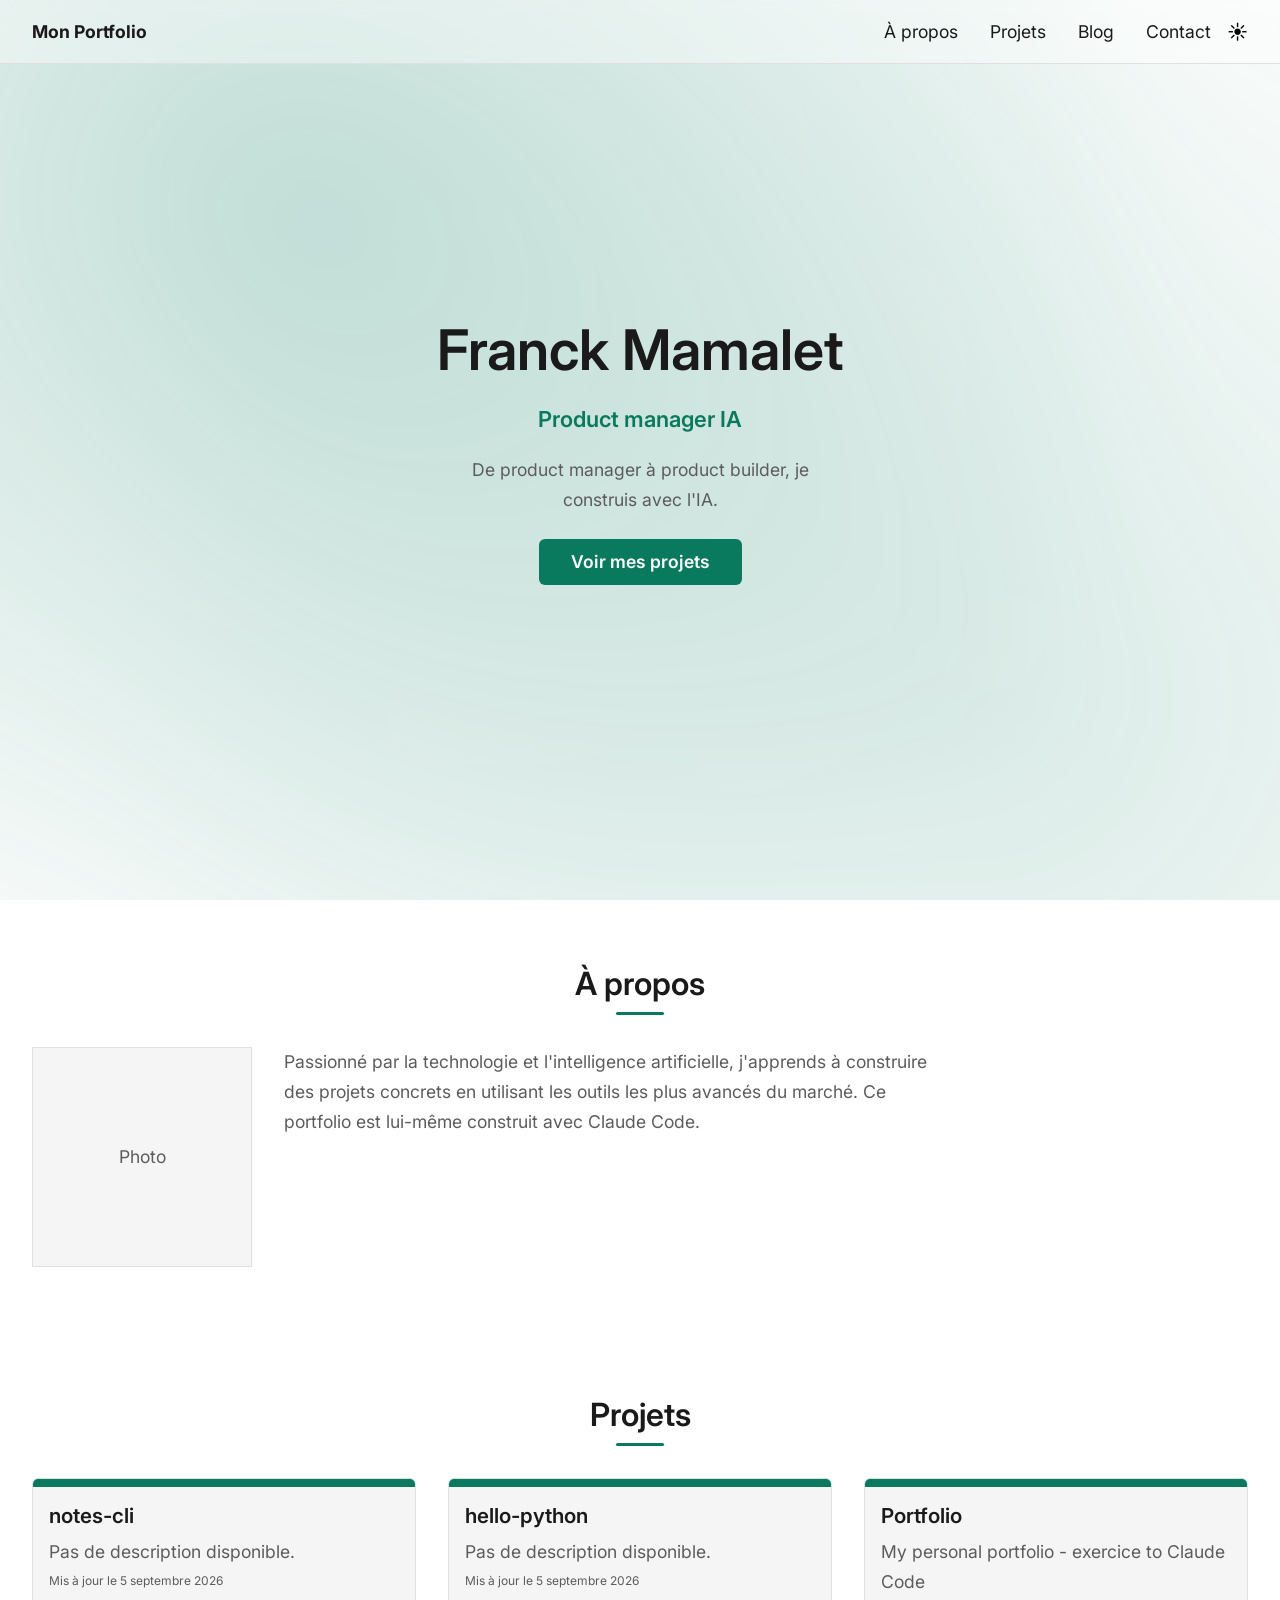
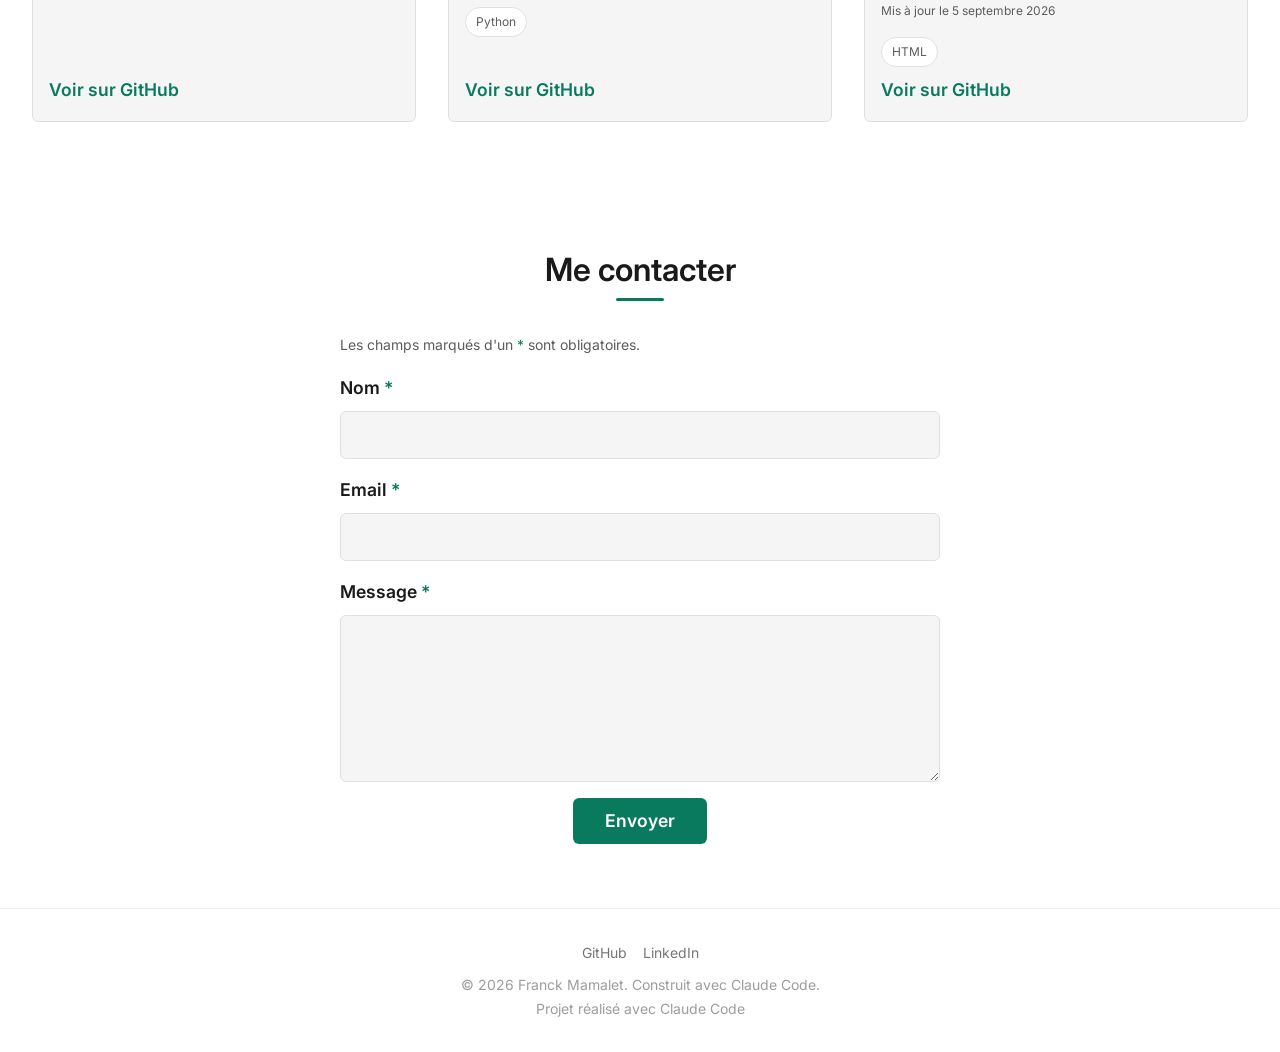
==== commit 02caa301: "Ajout mention Claude Code dans le footer Co-Authored-By: Claude Sonnet 5 <noreply@anthropic.com> Cla" ====
--- a/index.html
+++ b/index.html
@@ -128,6 +128,7 @@
       <li><a href="https://www.linkedin.com/in/franck-mamalet/" target="_blank" rel="noopener">LinkedIn<span class="sr-only"> (nouvel onglet)</span></a></li>
     </ul>
     <p class="site-footer__text">&copy; 2026 Franck Mamalet. Construit avec Claude Code.</p>
+    <p class="site-footer__text">Projet réalisé avec Claude Code</p>
   </footer>
   <!-- sync:end footer -->
 
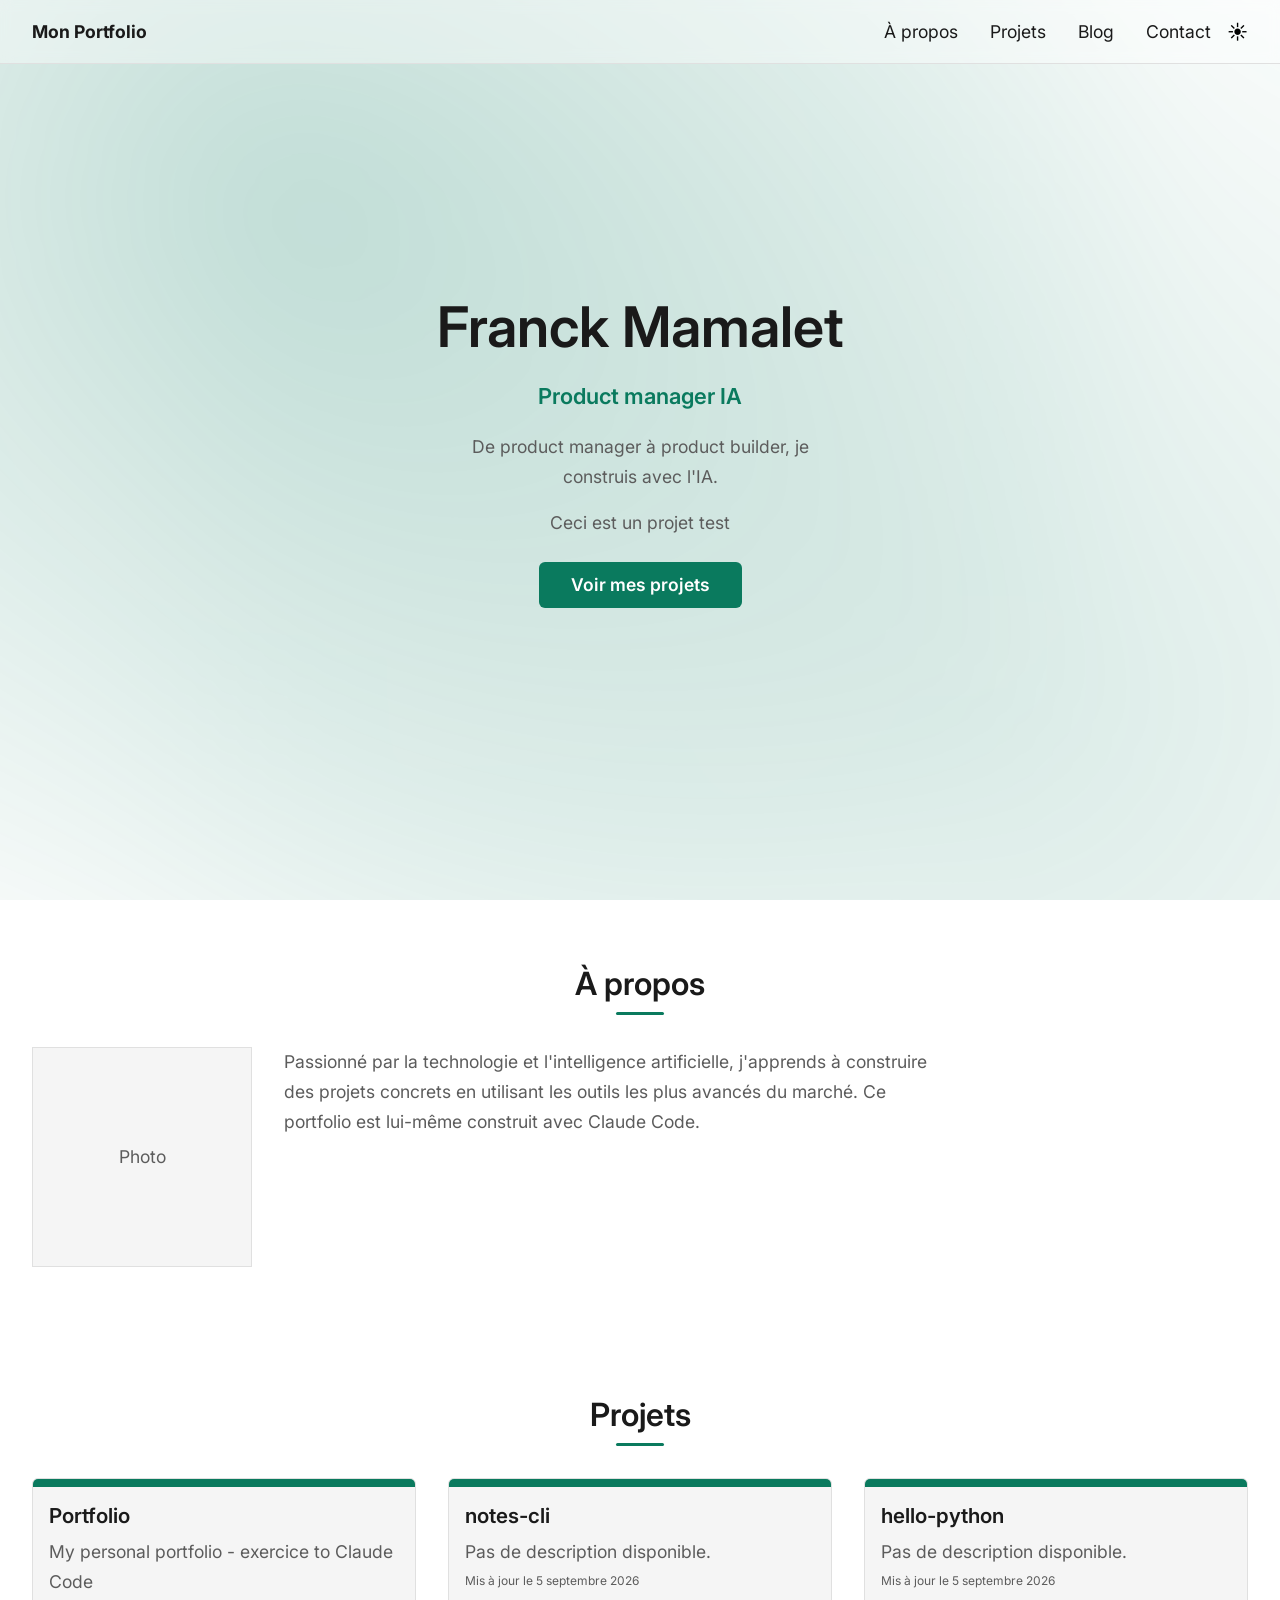
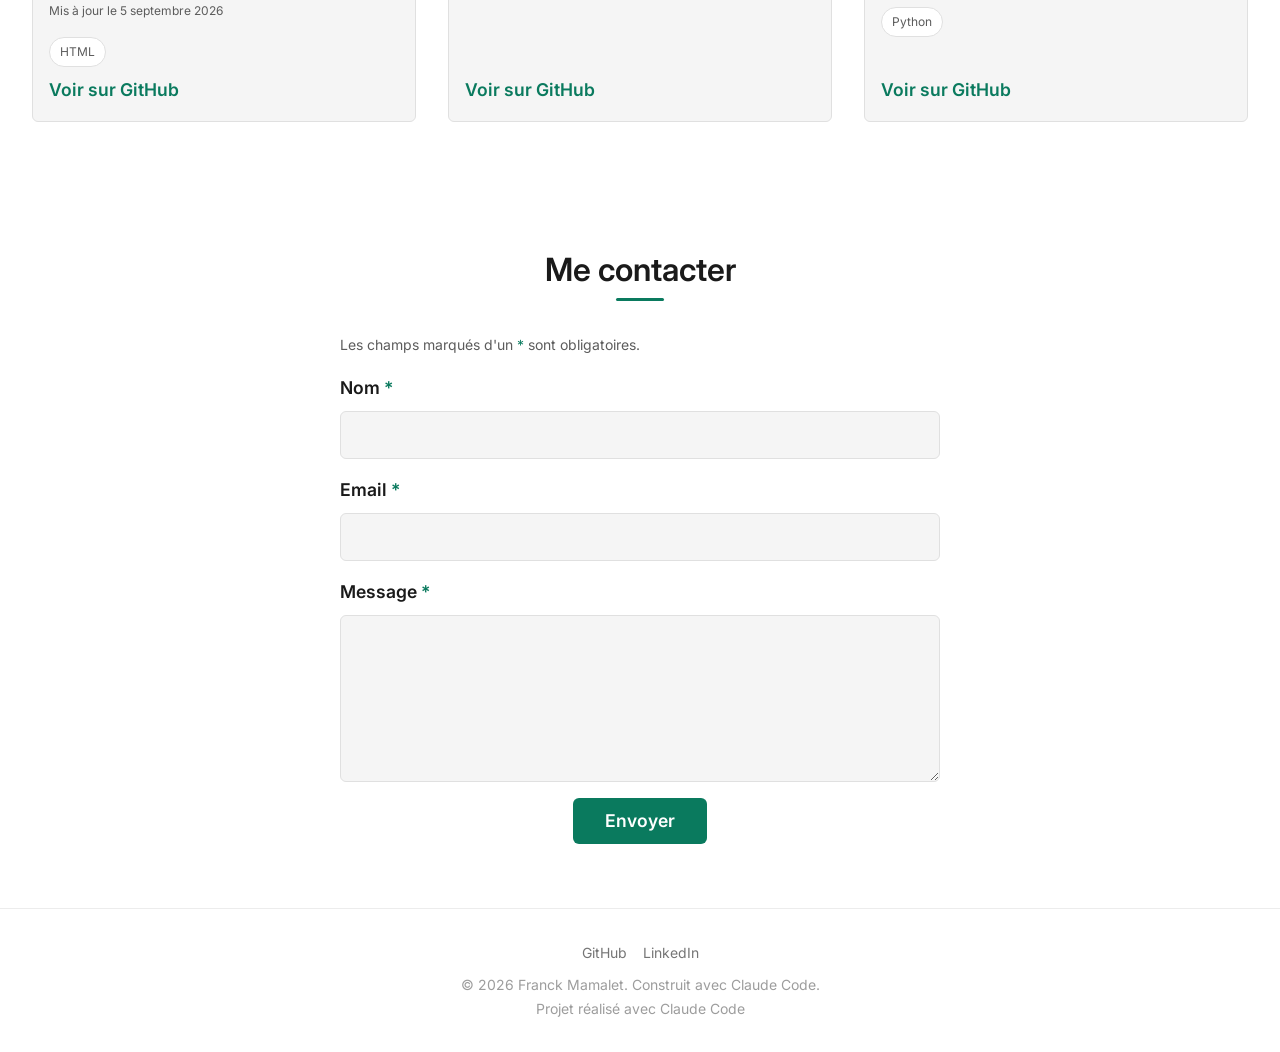
==== commit 2e391fc4: "Ajoute une mention "projet test" dans le Hero Co-Authored-By: Claude Sonnet 5 <noreply@anthropic.com" ====
--- a/index.html
+++ b/index.html
@@ -76,6 +76,7 @@
       <h1 class="hero__title">Franck Mamalet</h1>
       <p class="hero__role">Product manager IA</p>
       <p class="hero__tagline">De product manager à product builder, je construis avec l'IA.</p>
+      <p class="hero__note">Ceci est un projet test</p>
       <a href="#projects" class="btn btn--primary hero__cta">Voir mes projets</a>
     </section>
 
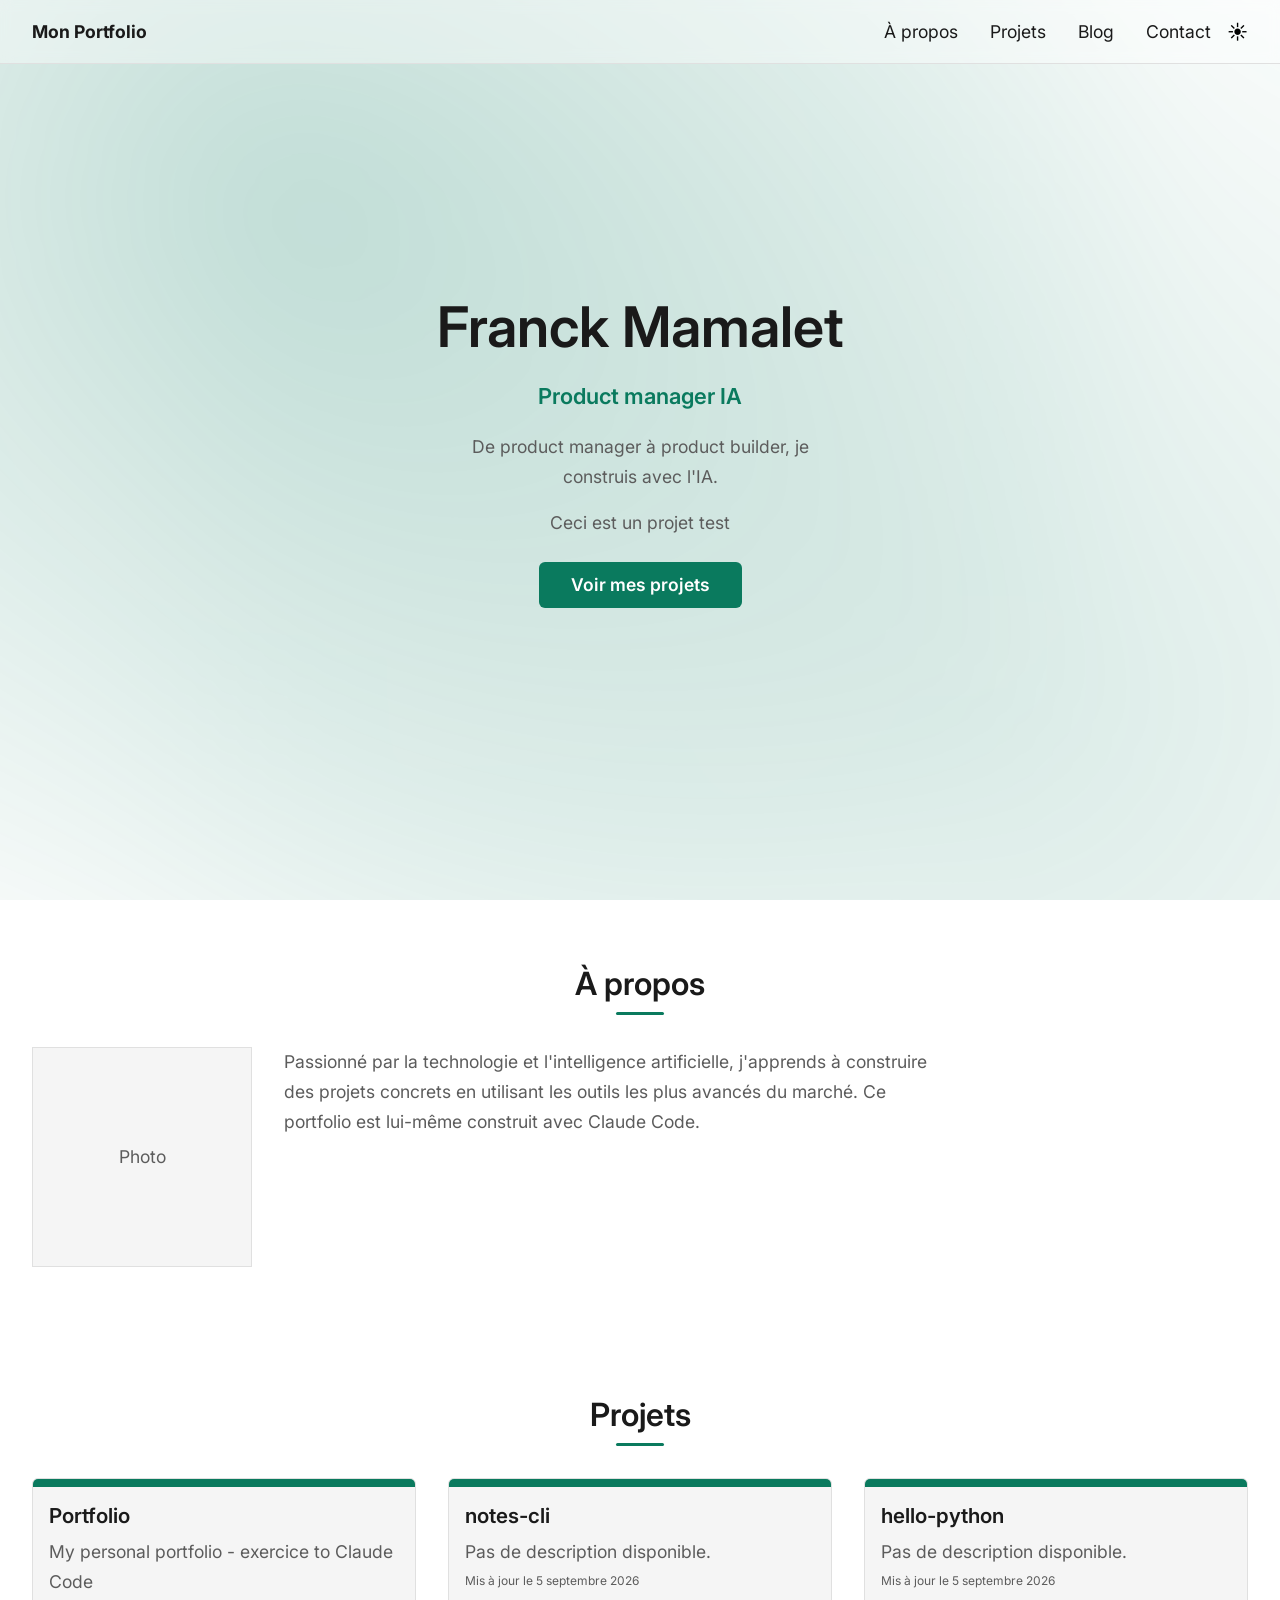
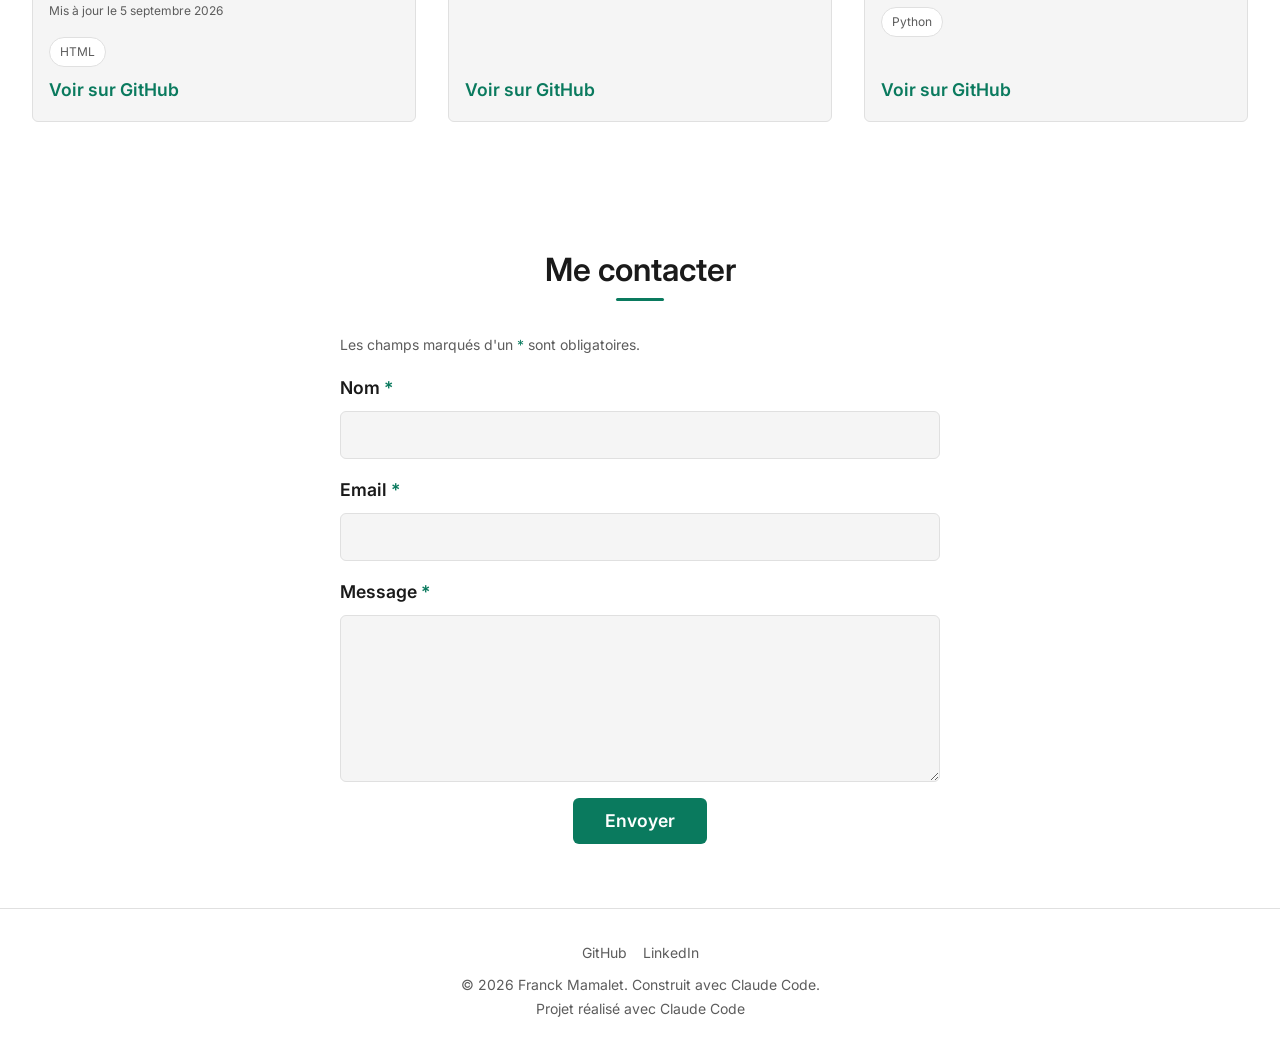
==== commit 352fa8f2: "Corrige 3 problèmes d'accessibilité majeurs (menu mobile, contraste footer) - Retire l'attribut iner" ====
--- a/index.html
+++ b/index.html
@@ -54,7 +54,7 @@
     <nav class="nav" aria-label="Navigation principale">
       <a href="index.html#hero" class="nav__logo">Mon Portfolio</a>
       <div class="nav__right">
-        <ul class="nav__links" id="nav-links" role="list" inert>
+        <ul class="nav__links" id="nav-links" role="list">
           <li><a href="index.html#about">À propos</a></li>
           <li><a href="index.html#projects">Projets</a></li>
           <li><a href="blog.html">Blog</a></li>
--- a/css/style.css
+++ b/css/style.css
@@ -579,7 +579,7 @@
   padding: var(--spacing-lg);
   text-align: center;
   font-size: 0.875rem;
-  opacity: 0.6;
+  color: var(--color-text-muted);
 }
 
 .site-footer__links {
